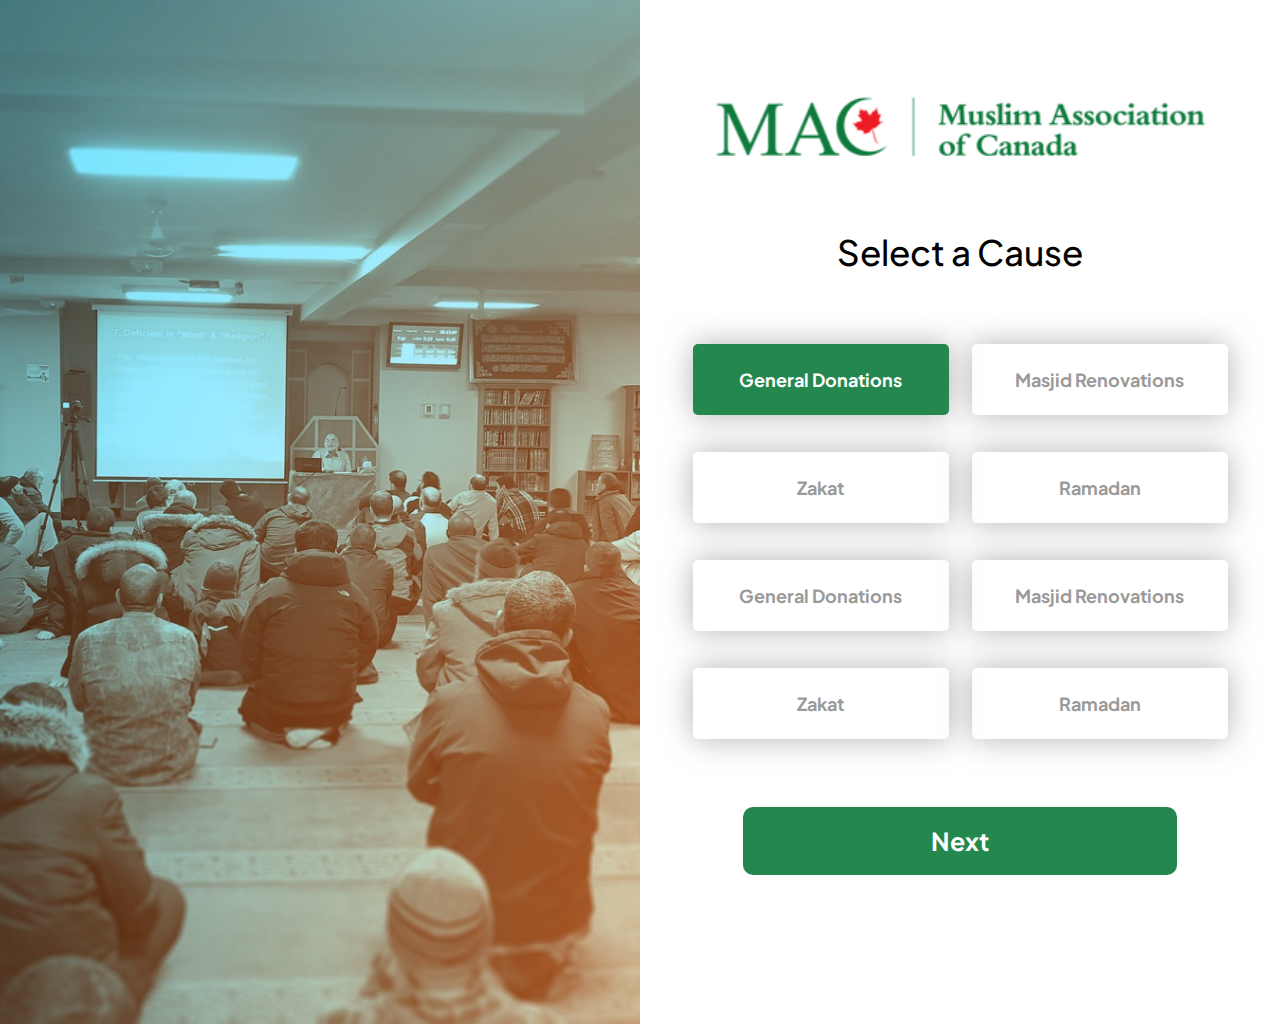
==== cause.html @ ae5c76e7 "New donation page" ====
<!DOCTYPE html>
<html lang="en">
<head>
    <meta charset="UTF-8">
    <meta http-equiv="X-UA-Compatible" content="IE=edge">
    <meta name="viewport" content="width=device-width, initial-scale=1.0">
    <title>Cause</title>
    <link rel="stylesheet" href="style.css">
    <link rel="preconnect" href="https://fonts.googleapis.com">
    <link rel="preconnect" href="https://fonts.gstatic.com" crossorigin>
    <link href="https://fonts.googleapis.com/css2?family=Plus+Jakarta+Sans:wght@400;500;700&display=swap" rel="stylesheet">
</head>
<body class="cause">
    <div class="content">

        <div class="left-side"></div>

        <div class="right-side">
            <section class="header">
                <img src="./images/Mac-logo.svg" alt="Mac Logo">
            </section>

            <section class="body">
                <h4>Select a Cause</h4>

                <form class="options">
                    <label class="choice">
                        <input type="radio" name="causeChoice" value="General Donations" checked>
                        <p>General Donations</p>
                    </label>

                    <label class="choice">
                        <input type="radio" name="causeChoice" value="Masjid Renovations">
                        <p>Masjid Renovations</p>
                    </label>

                    <label class="choice">
                        <input type="radio" name="causeChoice" value="Zakat">
                        <p>Zakat</p>
                    </label>

                    <label class="choice">
                        <input type="radio" name="causeChoice" value="Ramadan">
                        <p>Ramadan</p>
                    </label>

                    <label class="choice">
                        <input type="radio" name="causeChoice" value="General Donations">
                        <p>General Donations</p>
                    </label>

                    <label class="choice">
                        <input type="radio" name="causeChoice" value="Masjid Renovations">
                        <p>Masjid Renovations</p>
                    </label>

                    <label class="choice">
                        <input type="radio" name="causeChoice" value="Zakat">
                        <p>Zakat</p>
                    </label>

                    <label class="choice">
                        <input type="radio" name="causeChoice" value="Ramadan">
                        <p>Ramadan</p>
                    </label>
                </form>

                <a href="donation-amount.html" class="next-page"><button class="next-btn">Next</button></a>
            </section>
        </div>

    </div>

</body>
</html>
---- style.css ----
* {
    box-sizing: border-box;
    margin: 0;
    padding: 0;
    font-family: 'Plus Jakarta Sans', sans-serif;
}

body {
    background-color: white;
    width: 100vw;
}

.content {
    display: flex;
}

.left-side {
    display: none;
}

.right-side {
    display: flex;
    flex-direction: column;
}

.header {
    align-self: center;
    margin-top: 93px;
}

.header > img {
    width: 541px;
    height: 67px;
}

.body {
    align-self: center;
    display: flex;
    flex-direction: column;
    align-items: center;
}

.body > h4 {
    font-size: 35px;
    font-weight: 500;
    margin: 66px 0 51px;
}

.options {
    display: flex;
    flex-wrap: wrap;
    justify-content: center;
    align-items: center;
    color: #9A9A9A;
    font-weight: 700;
    font-size: 18px;
}

.choice {
    display: flex;
    align-items: center;
    justify-content: center;
    flex-basis: 40%;
    width: 275px;
    height: 71px;
    cursor: pointer;
    border-radius: 5px;
    margin: 15.5px 3.5px;
    box-shadow: 0px 0px 30px 0px rgba(154, 154, 154, 0.75);
}

#search {
    width: 503px;
    margin-top: 33px;
    flex-basis: 70%;
}

#search > input[type='search'],
input[type='number'] {
    text-align: center;
}

#search > input[type='search'],
#customDonation > input[type='search'],
input[type='number'] {
    outline: none;
    border: none;
    font-weight: 700;
    font-size: 18px;
}

input[type='search']::placeholder,
input[type='number']::placeholder {
    color: #9A9A9A;
}

#search > input[type='search']:checked
input[type='number']:checked {
    outline: none;
    border: none;
}

input[type='radio'] { 
    width: 16px;
    height: 16px;
    cursor: pointer;
    visibility:hidden;
    position: absolute;
}

.selection-2 > input[type='number'] {
    font-size: 12px;
    width: 80%;
}

input[type="radio"]:checked {
    accent-color: black;
    visibility:hidden;
}

.choice:has(input[type="radio"]:checked),
input[type="radio"]:checked + #otherLocations, 
input[type="radio"]:checked + p,
input[type="radio"]:checked + input[type='search']::placeholder,
input[type="radio"]:checked + #otherChoice,
input[type="radio"]:checked + #custom-amount,
.selection-1:has(input[type="radio"]:checked), 
.selection-2:has(input[type="radio"]:checked),
.selection-3:has(input[type="radio"]:checked),
input[type="radio"]:checked + input[type='number']::placeholder {
    color: white;
    background-color: #24874E;
}

.content a {
    margin: 50px 0 130px;
}

.next-btn {
    font-weight: 700;
    font-size: 25px;
    border: none;
    text-decoration: none;
    background-color: #24874E;
    color: white;
    width: 300px;
    height: 68px;
    border-radius: 10px;
    cursor: pointer;
}

.cause .choice {
    margin: 18.5px 11.5px;
}

.frequency {
    flex-basis: 80%;
    display: grid;
    grid-template-columns: 1fr 1fr;
    align-items: center;
    justify-content: center;
    width: 426px;
    height: 57px;
    border-radius: 10px;
    cursor: pointer;
    border: 1px solid #24874E;
    background:linear-gradient(#24874E,#24874E) center/1px 100% no-repeat;
    margin-bottom: 33px;
}

.selection-1 {
    height: 100%;
    width: 100%;
    display: flex;
    align-items: center;
    justify-content: center;
    cursor: pointer;
}

.selection-1:first-child {
    border-radius: 8px 0 0 8px;
}

.selection-1:last-child {
    border-radius: 0 8px 8px 0;
}

.selection-2 {
    display: flex;
    align-items: center;
    justify-content: center;
    flex-basis: 24%;
    width: 139px;
    height: 51px;
    cursor: pointer;
    border-radius: 5px;
    margin: 0 18px 21px;
    box-shadow: 0px 0px 30px 0px rgba(154, 154, 154, 0.75);
}

.selection-3 {
    display: flex;
    align-items: center;
    width: 453px;
    height: 66px;
    cursor: pointer;
    background-color: transparent;
    border: 1px solid #24874E;
    padding-left: 25px;
    margin-top: 29px;
}

#otherChoice {
    text-align: left;
}

@media (min-width:700px) {
    .left-side {
        display: inline;
        background-image: url(./images/Background-image.png);
        background-repeat: no-repeat;
        background-size: cover;
        background-position: 50%;
        width: 100%;
        height: 1024px;
    }

    .right-side {
        width: 100%;
        height: 100vh;
    }

    .next-btn {
        width: 434px;
    }
}
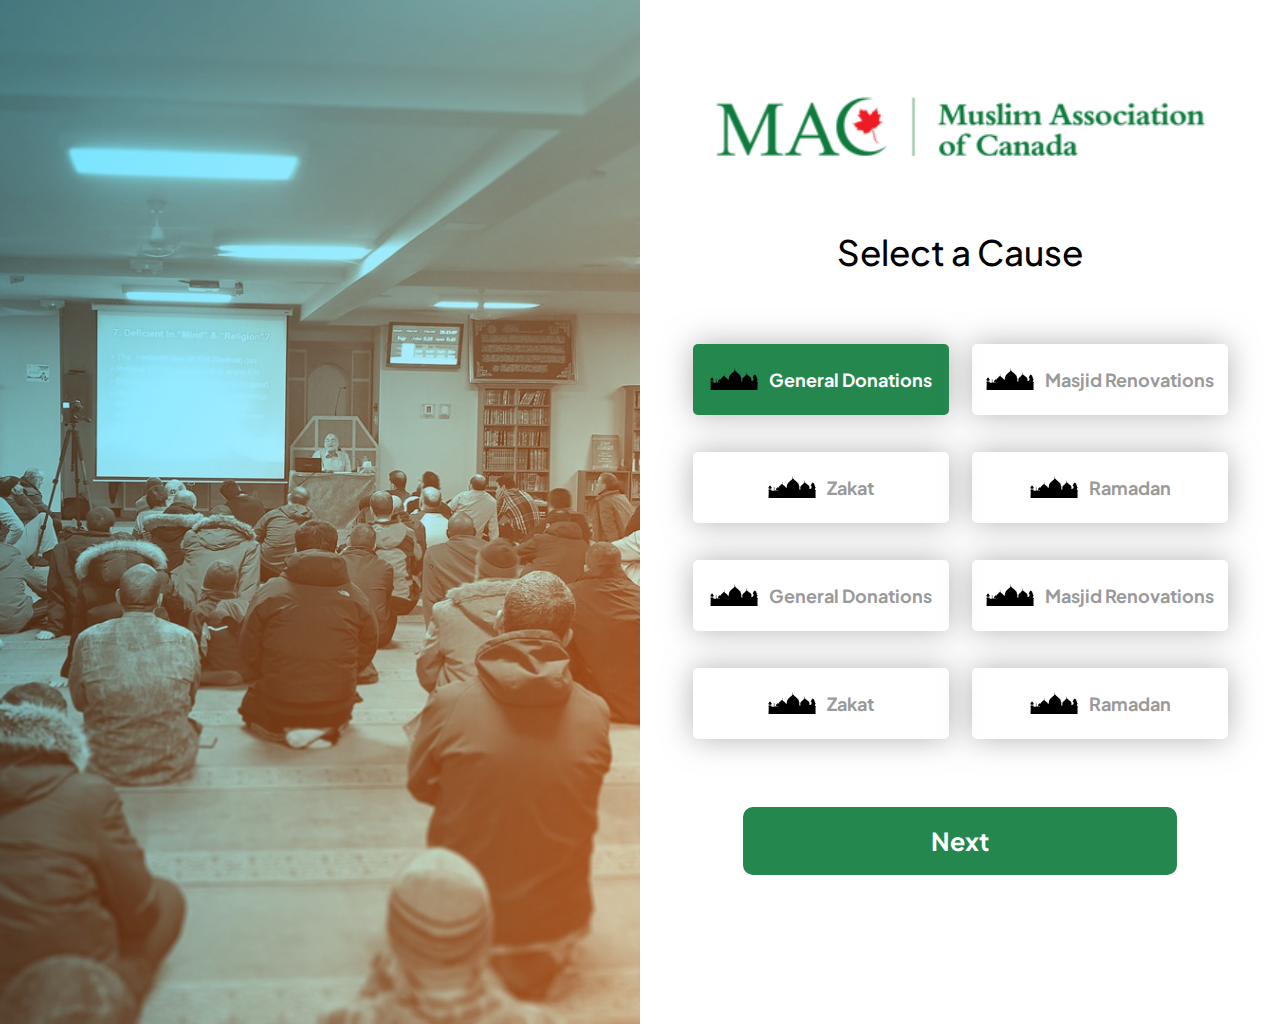
==== commit 8713f05f: "Add svg icon" ====
--- a/cause.html
+++ b/cause.html
@@ -3,7 +3,7 @@
 <head>
     <meta charset="UTF-8">
     <meta http-equiv="X-UA-Compatible" content="IE=edge">
-    <meta name="viewport" content="width=device-width, initial-scale=1.0">
+    <meta name="viewport" content="width=device-width">
     <title>Cause</title>
     <link rel="stylesheet" href="style.css">
     <link rel="preconnect" href="https://fonts.googleapis.com">
@@ -25,41 +25,49 @@
 
                 <form class="options">
                     <label class="choice">
+                        <img src="./images/Mosque-Silhouette.svg" alt="Mosque-Silhouette" width="50">
                         <input type="radio" name="causeChoice" value="General Donations" checked>
                         <p>General Donations</p>
                     </label>
 
                     <label class="choice">
+                        <img src="./images/Mosque-Silhouette.svg" alt="Mosque-Silhouette" width="50">
                         <input type="radio" name="causeChoice" value="Masjid Renovations">
                         <p>Masjid Renovations</p>
                     </label>
 
                     <label class="choice">
+                        <img src="./images/Mosque-Silhouette.svg" alt="Mosque-Silhouette" width="50">
                         <input type="radio" name="causeChoice" value="Zakat">
                         <p>Zakat</p>
                     </label>
 
                     <label class="choice">
+                        <img src="./images/Mosque-Silhouette.svg" alt="Mosque-Silhouette" width="50">
                         <input type="radio" name="causeChoice" value="Ramadan">
                         <p>Ramadan</p>
                     </label>
 
                     <label class="choice">
+                        <img src="./images/Mosque-Silhouette.svg" alt="Mosque-Silhouette" width="50">
                         <input type="radio" name="causeChoice" value="General Donations">
                         <p>General Donations</p>
                     </label>
 
                     <label class="choice">
+                        <img src="./images/Mosque-Silhouette.svg" alt="Mosque-Silhouette" width="50">
                         <input type="radio" name="causeChoice" value="Masjid Renovations">
                         <p>Masjid Renovations</p>
                     </label>
 
                     <label class="choice">
+                        <img src="./images/Mosque-Silhouette.svg" alt="Mosque-Silhouette" width="50">
                         <input type="radio" name="causeChoice" value="Zakat">
                         <p>Zakat</p>
                     </label>
 
                     <label class="choice">
+                        <img src="./images/Mosque-Silhouette.svg" alt="Mosque-Silhouette" width="50">
                         <input type="radio" name="causeChoice" value="Ramadan">
                         <p>Ramadan</p>
                     </label>
--- a/style.css
+++ b/style.css
@@ -60,6 +60,7 @@
     display: flex;
     align-items: center;
     justify-content: center;
+    gap: 10px;
     flex-basis: 40%;
     width: 275px;
     height: 71px;
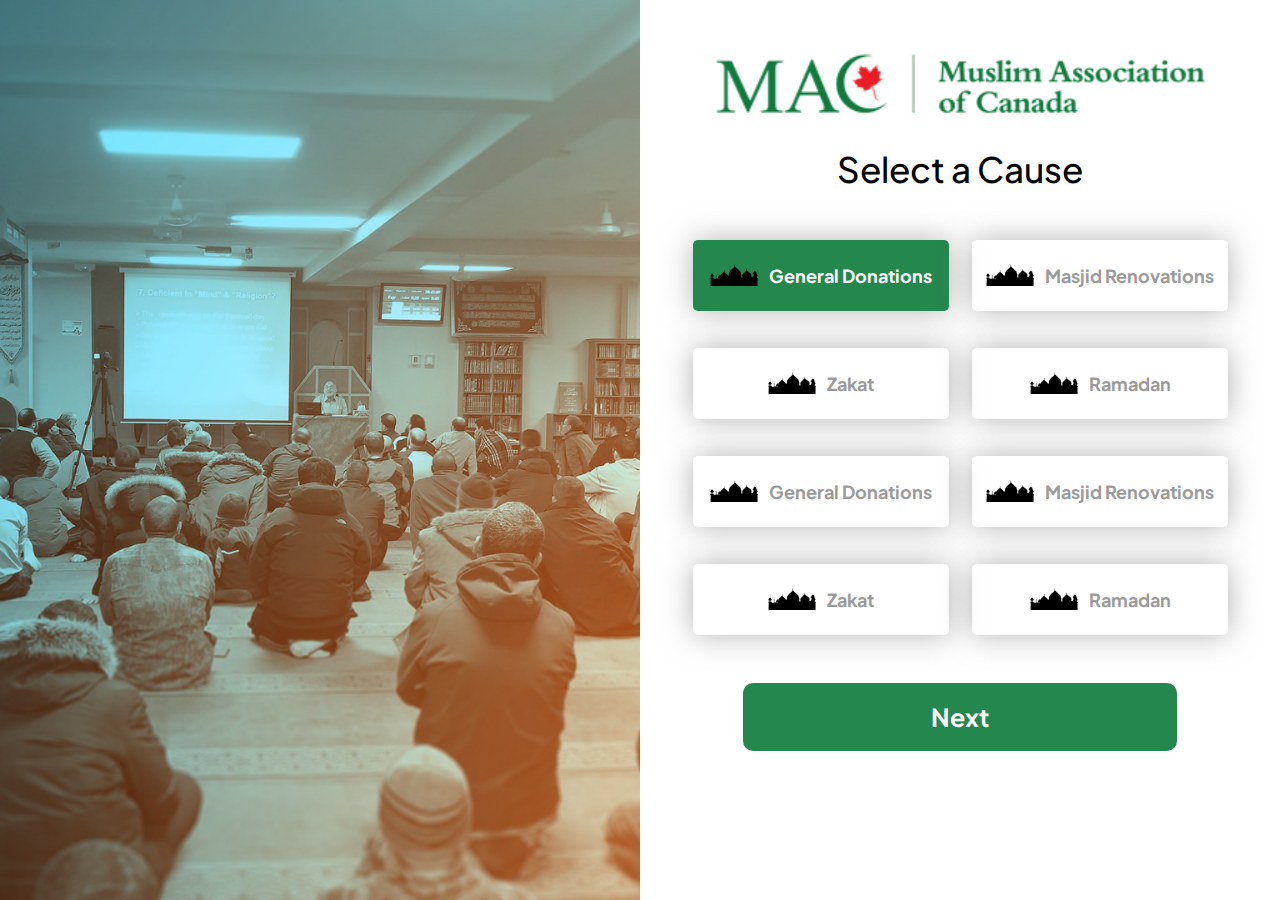
==== commit 40deebbb: "Test mobile view" ====
--- a/cause.html
+++ b/cause.html
@@ -3,7 +3,7 @@
 <head>
     <meta charset="UTF-8">
     <meta http-equiv="X-UA-Compatible" content="IE=edge">
-    <meta name="viewport" content="width=device-width">
+    <meta name="viewport" content="width=device-width, initial-scale=1.0">
     <title>Cause</title>
     <link rel="stylesheet" href="style.css">
     <link rel="preconnect" href="https://fonts.googleapis.com">
--- a/style.css
+++ b/style.css
@@ -12,6 +12,7 @@
 
 .content {
     display: flex;
+    height: 100%;
 }
 
 .left-side {
@@ -25,11 +26,13 @@
 
 .header {
     align-self: center;
-    margin-top: 93px;
+    margin-top: 50px;
+    display: flex;
+    justify-content: center;
 }
 
 .header > img {
-    width: 541px;
+    width: 100%;
     height: 67px;
 }
 
@@ -43,7 +46,7 @@
 .body > h4 {
     font-size: 35px;
     font-weight: 500;
-    margin: 66px 0 51px;
+    margin: 30px 0;
 }
 
 .options {
@@ -133,8 +136,12 @@
     background-color: #24874E;
 }
 
+input:focus::placeholder {
+    color: transparent;
+}
+
 .content a {
-    margin: 50px 0 130px;
+    margin: 30px 0;
 }
 
 .next-btn {
@@ -202,7 +209,7 @@
 .selection-3 {
     display: flex;
     align-items: center;
-    width: 453px;
+    width: 80%;
     height: 66px;
     cursor: pointer;
     background-color: transparent;
@@ -213,6 +220,7 @@
 
 #otherChoice {
     text-align: left;
+    width: 90%;
 }
 
 @media (min-width:700px) {
@@ -223,7 +231,6 @@
         background-size: cover;
         background-position: 50%;
         width: 100%;
-        height: 1024px;
     }
 
     .right-side {
@@ -231,6 +238,10 @@
         height: 100vh;
     }
 
+    .header > img {
+        width: 541px;
+    }
+
     .next-btn {
         width: 434px;
     }
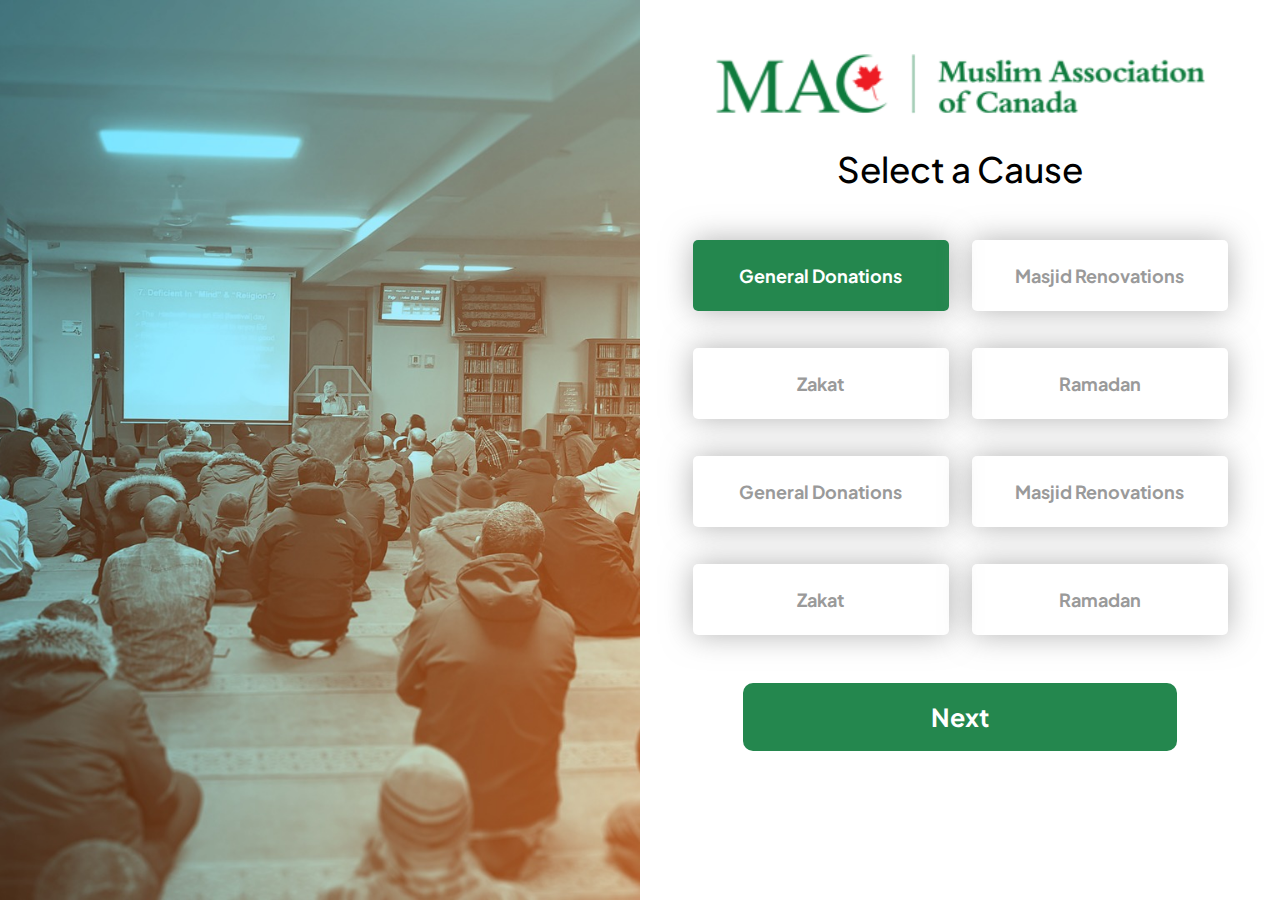
==== commit f10a3527: "Add new page and fix bugs" ====
--- a/cause.html
+++ b/cause.html
@@ -25,50 +25,50 @@
 
                 <form class="options">
                     <label class="choice">
-                        <img src="./images/Mosque-Silhouette.svg" alt="Mosque-Silhouette" width="50">
-                        <input type="radio" name="causeChoice" value="General Donations" checked>
+                        <input type="radio" class="pick" name="causeChoice" value="General Donations" checked>
+                        <div class="wrapper"></div>
                         <p>General Donations</p>
                     </label>
 
                     <label class="choice">
-                        <img src="./images/Mosque-Silhouette.svg" alt="Mosque-Silhouette" width="50">
-                        <input type="radio" name="causeChoice" value="Masjid Renovations">
+                        <input type="radio" class="pick" name="causeChoice" value="Masjid Renovations">
+                        <div class="wrapper"></div>
                         <p>Masjid Renovations</p>
                     </label>
 
                     <label class="choice">
-                        <img src="./images/Mosque-Silhouette.svg" alt="Mosque-Silhouette" width="50">
-                        <input type="radio" name="causeChoice" value="Zakat">
+                        <input type="radio" class="pick" name="causeChoice" value="Zakat">
+                        <div class="wrapper"></div>
                         <p>Zakat</p>
                     </label>
 
                     <label class="choice">
-                        <img src="./images/Mosque-Silhouette.svg" alt="Mosque-Silhouette" width="50">
-                        <input type="radio" name="causeChoice" value="Ramadan">
+                        <input type="radio" class="pick" name="causeChoice" value="Ramadan">
+                        <div class="wrapper"></div>
                         <p>Ramadan</p>
                     </label>
 
                     <label class="choice">
-                        <img src="./images/Mosque-Silhouette.svg" alt="Mosque-Silhouette" width="50">
-                        <input type="radio" name="causeChoice" value="General Donations">
+                        <input type="radio" class="pick" name="causeChoice" value="General Donations">
+                        <div class="wrapper"></div>
                         <p>General Donations</p>
                     </label>
 
                     <label class="choice">
-                        <img src="./images/Mosque-Silhouette.svg" alt="Mosque-Silhouette" width="50">
-                        <input type="radio" name="causeChoice" value="Masjid Renovations">
+                        <input type="radio" class="pick" name="causeChoice" value="Masjid Renovations">
+                        <div class="wrapper"></div>
                         <p>Masjid Renovations</p>
                     </label>
 
                     <label class="choice">
-                        <img src="./images/Mosque-Silhouette.svg" alt="Mosque-Silhouette" width="50">
-                        <input type="radio" name="causeChoice" value="Zakat">
+                        <input type="radio" class="pick" name="causeChoice" value="Zakat">
+                        <div class="wrapper"></div>
                         <p>Zakat</p>
                     </label>
 
                     <label class="choice">
-                        <img src="./images/Mosque-Silhouette.svg" alt="Mosque-Silhouette" width="50">
-                        <input type="radio" name="causeChoice" value="Ramadan">
+                        <input type="radio" class="pick" name="causeChoice" value="Ramadan">
+                        <div class="wrapper"></div>
                         <p>Ramadan</p>
                     </label>
                 </form>
--- a/style.css
+++ b/style.css
@@ -71,21 +71,21 @@
     border-radius: 5px;
     margin: 15.5px 3.5px;
     box-shadow: 0px 0px 30px 0px rgba(154, 154, 154, 0.75);
+    position: relative;
 }
 
 #search {
-    width: 503px;
     margin-top: 33px;
     flex-basis: 70%;
 }
 
-#search > input[type='search'],
+#search > input[type='text'],
 input[type='number'] {
     text-align: center;
 }
 
-#search > input[type='search'],
-#customDonation > input[type='search'],
+#search > input[type='text'],
+#customDonation > input[type='text'],
 input[type='number'] {
     outline: none;
     border: none;
@@ -93,12 +93,12 @@
     font-size: 18px;
 }
 
-input[type='search']::placeholder,
+input[type='text']::placeholder,
 input[type='number']::placeholder {
     color: #9A9A9A;
 }
 
-#search > input[type='search']:checked
+#search > input[type='text']:checked
 input[type='number']:checked {
     outline: none;
     border: none;
@@ -122,18 +122,40 @@
     visibility:hidden;
 }
 
-.choice:has(input[type="radio"]:checked),
-input[type="radio"]:checked + #otherLocations, 
-input[type="radio"]:checked + p,
-input[type="radio"]:checked + input[type='search']::placeholder,
-input[type="radio"]:checked + #otherChoice,
-input[type="radio"]:checked + #custom-amount,
-.selection-1:has(input[type="radio"]:checked), 
-.selection-2:has(input[type="radio"]:checked),
-.selection-3:has(input[type="radio"]:checked),
-input[type="radio"]:checked + input[type='number']::placeholder {
+.pick:checked ~ .wrapper,
+.pick:checked ~ .wrapper-2,
+.pick:checked ~ .wrapper-3,
+.pick:checked ~ #otherLocations {
+    background-color: #24874E;
+}
+
+.pick:checked ~ p,
+.pick:checked ~ ::placeholder {
     color: white;
-    background-color: #24874E;
+}
+
+.wrapper,
+.wrapper-2,
+.wrapper-3 {
+    position: absolute;
+    top: 0;
+    left: 0;
+    z-index: -100;
+    width: 100%;
+    height: 100%;
+    border-radius: 5px;
+}
+
+.wrapper {
+    border-radius: 5px;
+}
+
+.wrapper-2 {
+    border-radius: 8px 0 0 8px;
+}
+
+.wrapper-3 {
+    border-radius: 0 8px 8px 0;
 }
 
 input:focus::placeholder {
@@ -159,6 +181,7 @@
 
 .cause .choice {
     margin: 18.5px 11.5px;
+    text-align: center;
 }
 
 .frequency {
@@ -183,6 +206,7 @@
     align-items: center;
     justify-content: center;
     cursor: pointer;
+    position: relative;
 }
 
 .selection-1:first-child {
@@ -204,6 +228,8 @@
     border-radius: 5px;
     margin: 0 18px 21px;
     box-shadow: 0px 0px 30px 0px rgba(154, 154, 154, 0.75);
+    position: relative;
+    text-align: center;
 }
 
 .selection-3 {
@@ -211,7 +237,6 @@
     align-items: center;
     width: 80%;
     height: 66px;
-    cursor: pointer;
     background-color: transparent;
     border: 1px solid #24874E;
     padding-left: 25px;
@@ -223,7 +248,127 @@
     width: 90%;
 }
 
-@media (min-width:700px) {
+.container {
+    margin-top: 60px;
+}
+
+.checkout-form {
+    display: flex;
+    justify-content: center;
+    height: 70%;
+    overflow: scroll;
+}
+
+.card-titles {
+    font-size: 30px;
+    font-weight: 700;
+    margin-bottom: 1.5rem;
+    font-family: 'Plus Jakarta Sans', sans-serif;
+}
+
+#payment-form {
+    margin: 0 2rem;
+}
+
+.credit-card-section {
+    display: flex;
+    flex-wrap: wrap;
+}
+
+.credit-card-containers,
+.personal-containers {
+    display: flex;
+    flex-wrap: wrap;
+}
+
+.CC-Con,
+.P-Con {
+    display: flex;
+    align-items: center;
+    border: 1px #71758E solid;
+    border-radius: 5px;
+    margin-bottom: 1.5rem;
+    padding: 0 0.3rem;
+    font-size: 20px;
+    font-weight: 400;
+}
+
+.CC-Con > img,
+.P-Con > img {
+    padding: 0.375rem 0.75rem;
+}
+
+.input-info {
+    border: none;
+    outline: none;
+    width: 90%;
+    padding: 0.375rem 0.75rem;
+    color: #717171;
+}
+
+.amount-section {
+    color: #717171;
+    margin-bottom: 18px;
+}
+
+.total-section {
+    margin-top: 25px;
+}
+
+hr {
+    background-color: #71758E;
+    height: 1px;
+    border: none;
+}
+
+.contribution,
+.total-amount {
+    display: flex;
+    justify-content: space-between;
+}
+
+.donate-section {
+    width: 100%;
+    display: flex;
+    justify-content: center;
+}
+
+#donate-btn {
+    font-weight: 700;
+    font-size: 20px;
+    border: none;
+    text-decoration: none;
+    background-color: #24874E;
+    color: white;
+    width: 201px;
+    height: 64px;
+    border-radius: 56px;
+    cursor: pointer;
+}
+
+#card-name,
+#card-number,
+#card-exp,
+#card-cvv,
+#first-name,
+#last-name,
+#email,
+#phone,
+#organization,
+#address-1,
+#address-2,
+#country,
+#city,
+#province-state,
+#postal-zip {
+    width: 100%;
+}
+
+@media (min-width:768px) {
+    body {
+        overflow: hidden;
+    }
+
     .left-side {
         display: inline;
         background-image: url(./images/Background-image.png);
@@ -242,7 +387,61 @@
         width: 541px;
     }
 
+    #search {
+        width: 503px;
+    }
+
     .next-btn {
         width: 434px;
     }
+
+    .credit-card-section > .card-titles,
+    .top-form-group,
+    .personal-section > .card-titles,
+    .bottom-form-group,
+    .amount-section,
+    .total-section {
+        padding-top: 0;
+        padding-right: 15px;
+        padding-left: 15px;
+    }
+
+    hr {
+        margin: 0 15px;
+    }
+
+    #card-name,
+    #organization,
+    #address-1,
+    #address-2 {
+        flex: 0 0 auto;
+        width: 100%;
+    }
+    
+    #card-number {
+        flex: 0 0 auto;
+        width: 41.67%;
+    }
+    
+    #card-exp {
+        flex: 0 0 auto;
+        width: 33.3%;
+    }
+    
+    #card-cvv {
+        flex: 0 0 auto;
+        width: 25%;
+    }
+
+    #first-name,
+    #last-name,
+    #email,
+    #phone,
+    #country,
+    #city,
+    #province-state,
+    #postal-zip {
+        flex: 0 0 auto;
+        width: 50%;
+    }
 }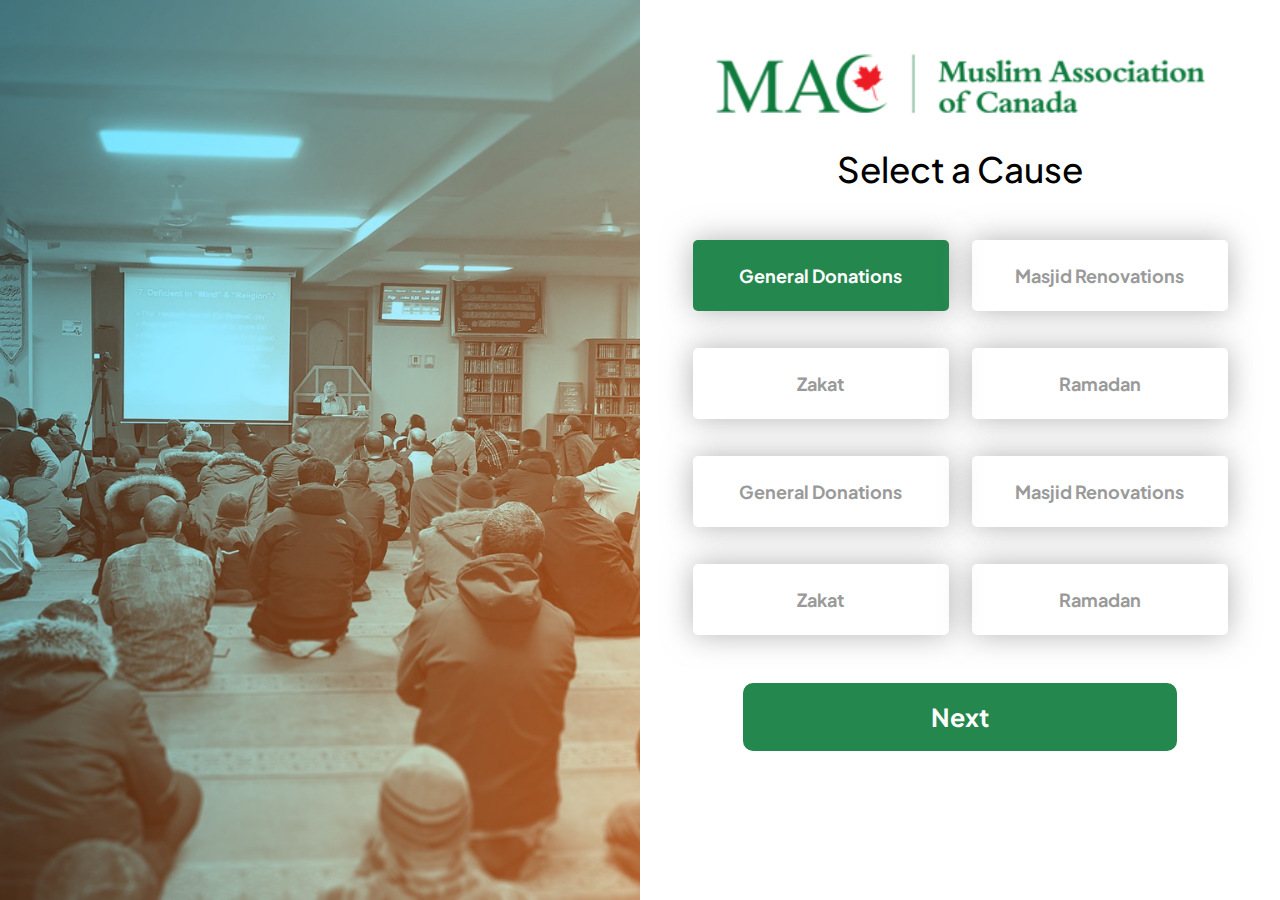
==== commit b1861ac1: "Revert back colour changes" ====
--- a/cause.html
+++ b/cause.html
@@ -25,50 +25,42 @@
 
                 <form class="options">
                     <label class="choice">
-                        <input type="radio" class="pick" name="causeChoice" value="General Donations" checked>
-                        <div class="wrapper"></div>
+                        <input type="radio" name="causeChoice" value="General Donations" checked>
                         <p>General Donations</p>
                     </label>
 
                     <label class="choice">
-                        <input type="radio" class="pick" name="causeChoice" value="Masjid Renovations">
-                        <div class="wrapper"></div>
+                        <input type="radio" name="causeChoice" value="Masjid Renovations">
                         <p>Masjid Renovations</p>
                     </label>
 
                     <label class="choice">
-                        <input type="radio" class="pick" name="causeChoice" value="Zakat">
-                        <div class="wrapper"></div>
+                        <input type="radio" name="causeChoice" value="Zakat">
                         <p>Zakat</p>
                     </label>
 
                     <label class="choice">
-                        <input type="radio" class="pick" name="causeChoice" value="Ramadan">
-                        <div class="wrapper"></div>
+                        <input type="radio" name="causeChoice" value="Ramadan">
                         <p>Ramadan</p>
                     </label>
 
                     <label class="choice">
-                        <input type="radio" class="pick" name="causeChoice" value="General Donations">
-                        <div class="wrapper"></div>
+                        <input type="radio" name="causeChoice" value="General Donations">
                         <p>General Donations</p>
                     </label>
 
                     <label class="choice">
-                        <input type="radio" class="pick" name="causeChoice" value="Masjid Renovations">
-                        <div class="wrapper"></div>
+                        <input type="radio" name="causeChoice" value="Masjid Renovations">
                         <p>Masjid Renovations</p>
                     </label>
 
                     <label class="choice">
-                        <input type="radio" class="pick" name="causeChoice" value="Zakat">
-                        <div class="wrapper"></div>
+                        <input type="radio" name="causeChoice" value="Zakat">
                         <p>Zakat</p>
                     </label>
 
                     <label class="choice">
-                        <input type="radio" class="pick" name="causeChoice" value="Ramadan">
-                        <div class="wrapper"></div>
+                        <input type="radio" name="causeChoice" value="Ramadan">
                         <p>Ramadan</p>
                     </label>
                 </form>
--- a/style.css
+++ b/style.css
@@ -122,40 +122,14 @@
     visibility:hidden;
 }
 
-.pick:checked ~ .wrapper,
-.pick:checked ~ .wrapper-2,
-.pick:checked ~ .wrapper-3,
-.pick:checked ~ #otherLocations {
+.choice:has(input[type="radio"]:checked),
+input[type="radio"]:checked + #otherLocations, 
+input[type="radio"]:checked + p,
+input[type="radio"]:checked + ::placeholder,
+.selection-1:has(input[type="radio"]:checked), 
+.selection-2:has(input[type="radio"]:checked) {
+    color: white;
     background-color: #24874E;
-}
-
-.pick:checked ~ p,
-.pick:checked ~ ::placeholder {
-    color: white;
-}
-
-.wrapper,
-.wrapper-2,
-.wrapper-3 {
-    position: absolute;
-    top: 0;
-    left: 0;
-    z-index: -100;
-    width: 100%;
-    height: 100%;
-    border-radius: 5px;
-}
-
-.wrapper {
-    border-radius: 5px;
-}
-
-.wrapper-2 {
-    border-radius: 8px 0 0 8px;
-}
-
-.wrapper-3 {
-    border-radius: 0 8px 8px 0;
 }
 
 input:focus::placeholder {
@@ -255,8 +229,7 @@
 .checkout-form {
     display: flex;
     justify-content: center;
-    height: 70%;
-    overflow: scroll;
+    height: 100%;
 }
 
 .card-titles {
@@ -343,6 +316,7 @@
     width: 201px;
     height: 64px;
     border-radius: 56px;
+    margin-bottom: 20px;
     cursor: pointer;
 }
 
@@ -444,4 +418,9 @@
         flex: 0 0 auto;
         width: 50%;
     }
+
+    .checkout-form {
+        height: 70%;
+        overflow: scroll;
+    }
 }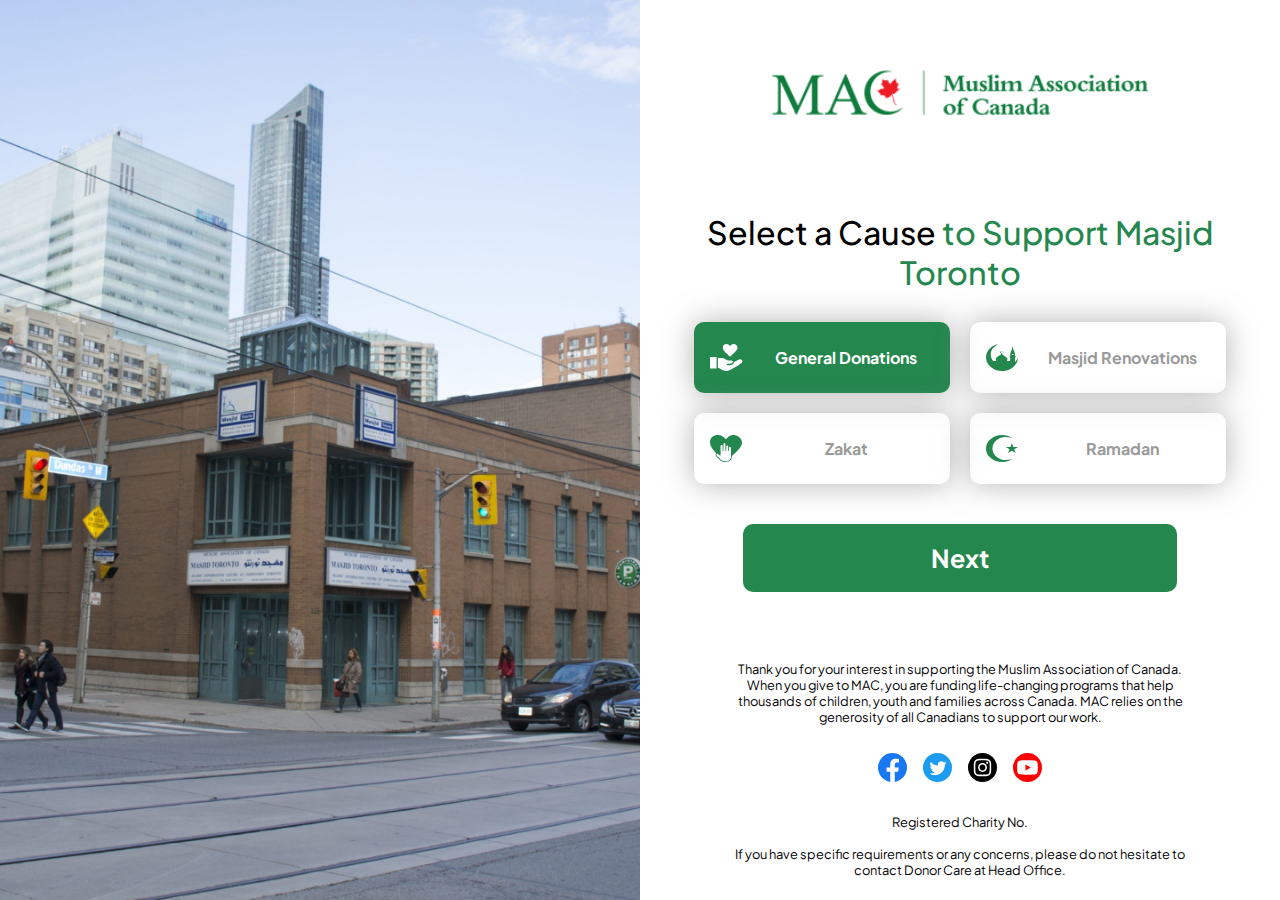
==== commit e1bc21a0: "Updated fixes" ====
--- a/cause.html
+++ b/cause.html
@@ -21,51 +21,85 @@
             </section>
 
             <section class="body">
-                <h4>Select a Cause</h4>
+                <h4>Select a Cause <span class="logo-colour">to Support Masjid Toronto</span></h4>
 
                 <form class="options">
                     <label class="choice">
                         <input type="radio" name="causeChoice" value="General Donations" checked>
+                        <svg width="33" height="27" viewBox="0 0 33 27" fill="none" xmlns="http://www.w3.org/2000/svg">
+                            <path fill-rule="evenodd" clip-rule="evenodd" d="M7.86831 23.619V13.8806H12.2496C14.1065 14.2129 15.9635 15.2205 17.8204 16.389H21.2231C22.7635 16.4813 23.5706 18.0429 22.0724 19.0689C20.8802 19.9447 19.3055 19.8946 17.6912 19.7495C16.5781 19.6941 16.5306 21.1897 17.6912 21.1949C18.0947 21.2266 18.5326 21.1316 18.9151 21.1316C20.9303 21.129 22.5868 20.7439 23.6023 19.1534L24.1114 17.9637L29.1732 15.4553C31.7054 14.6218 33.5043 17.27 31.6394 19.1138C27.973 21.7805 24.2142 23.9751 20.3685 25.7477C17.5751 27.4463 14.7818 27.3883 11.9911 25.7477L7.86831 23.619ZM20.0678 2.05567C21.0252 1.05598 21.6952 0.193441 23.1723 0.0246275C25.9419 -0.294536 28.49 2.54365 27.092 5.33699C26.6937 6.13358 25.8839 7.07788 24.9871 8.00636C24.0032 9.02452 22.9139 10.0242 22.1489 10.7812L20.0678 12.8466L18.348 11.1901C16.28 9.19861 12.9064 6.69014 12.7956 3.58291C12.7164 1.40679 14.4362 0.0114389 16.4092 0.0378161C18.1765 0.0589178 18.9177 0.937278 20.0678 2.05567ZM0 12.9442H6.54945V24.5976H0V12.9442Z" fill="#24874E"/>
+                            </svg>
                         <p>General Donations</p>
                     </label>
 
                     <label class="choice">
                         <input type="radio" name="causeChoice" value="Masjid Renovations">
+                        <svg width="32" height="27" viewBox="0 0 32 27" fill="none" xmlns="http://www.w3.org/2000/svg">
+                            <path fill-rule="evenodd" clip-rule="evenodd" d="M7.12237 17.0896H10.3984C8.00779 13.1063 13.2317 12.3012 15.3307 9.95486V9.4589C15.1406 9.42998 14.9505 9.37216 14.7682 9.28097C14.362 9.08081 14.1015 8.78723 13.9817 8.4047C13.862 8.02216 13.9219 7.65519 14.1588 7.30601C14.3333 7.05025 14.5963 6.84786 14.9531 6.70774C14.5208 7.12586 14.2291 7.4061 14.4219 8.02661C14.526 8.35799 14.7526 8.61376 15.1041 8.78278C15.4505 8.95404 15.8203 8.99629 16.2083 8.90733C16.9427 8.74498 17.0729 8.3869 17.2812 7.85313C17.2916 8.00881 17.2916 8.10667 17.289 8.15338C17.2682 8.36689 17.1927 8.56483 17.0677 8.75165C16.8359 9.09638 16.4922 9.321 16.0442 9.42109C16.013 9.42998 15.9844 9.43443 15.9531 9.43888V9.95931C18.1172 12.4725 23.0989 13.1664 20.8828 17.0852H24.1901V14.0427L23.4453 11.6696H24.3047V9.28987L26.1979 4.42142V3.02026C26.1979 2.84234 26.3646 2.7 26.5729 2.7C26.7812 2.7 26.9479 2.84234 26.9479 3.02026V4.20791L28.9583 9.28987V11.6696H29.914L28.987 14.0427V18.2839C30.0443 17.0585 30.9557 15.5973 32 13.9448C31.7969 15.406 31.6302 16.3468 31.5052 16.7627C30.9062 18.7199 29.8385 20.488 28.3125 22.0582C25.4844 24.9672 21.8724 26.5886 17.4791 26.9333C13.0859 27.2802 9.19269 26.2483 5.78904 23.8307C2.36196 21.4021 0.455705 18.3128 0.0676845 14.5586C-0.317732 10.8044 0.919247 7.45502 3.78383 4.50815C5.8906 2.34415 8.74477 0.840692 12.3411 0C7.513 3.32273 4.25779 5.56458 4.90623 11.6185C5.12758 13.6735 5.86716 15.4972 7.12237 17.0896ZM15.6354 7.67298L15.8802 7.31046L15.5547 6.99909L16.0312 7.08583L16.276 6.72331L16.3281 7.13921L16.8073 7.22817L16.3594 7.3972L16.4114 7.8131L16.0807 7.50173L15.6354 7.67298ZM25.8203 9.95264H27.5547V11.1203H25.8203V9.95264Z" fill="#24874E"/>
+                            </svg>
                         <p>Masjid Renovations</p>
                     </label>
 
                     <label class="choice">
                         <input type="radio" name="causeChoice" value="Zakat">
+                        <svg width="32" height="27" viewBox="0 0 32 27" fill="none" xmlns="http://www.w3.org/2000/svg">
+                            <path fill-rule="evenodd" clip-rule="evenodd" d="M15.8411 4.27737C17.9244 2.20083 19.388 0.400662 22.6119 0.0446127C28.6458 -0.612709 34.1822 5.29323 31.138 11.107C30.2708 12.7628 28.5052 14.7323 26.552 16.6644C24.9739 18.2255 23.2734 19.7643 21.8229 21.0963V22.1595C21.8248 23.4169 21.3072 24.6241 20.3828 25.5183C18.7682 27.082 14.4479 27.3907 12.3098 26.574C10.8098 25.9939 8.42704 23.4891 7.10933 22.1396C6.69502 21.7548 6.30625 21.3457 5.94527 20.9146C5.76277 20.6715 5.63519 20.3948 5.57063 20.102C5.50607 19.8092 5.50594 19.5068 5.57027 19.214C5.64119 18.9305 5.78534 18.6686 5.98954 18.4521C6.09693 18.3399 6.21955 18.2419 6.35412 18.1608C3.08329 15.051 0.156204 11.498 -4.61768e-05 7.45442C-0.164109 2.92289 3.57547 0.022204 7.87756 0.074491C11.7213 0.124288 13.3463 1.94935 15.8411 4.27737ZM21.0026 18.838V22.1595C21.0007 23.2093 20.5655 24.2159 19.7916 24.9606C18.4166 26.2902 14.414 26.5292 12.5911 25.837C11.3593 25.3689 9.12235 23.0833 7.86193 21.7885C7.62756 21.5395 6.74735 20.7104 6.55985 20.4067C6.35895 20.1127 6.28606 19.7553 6.35672 19.4107C6.39308 19.2541 6.47113 19.1092 6.58329 18.9899C6.69045 18.8756 6.82685 18.7898 6.97912 18.7409C7.36714 18.6239 7.88537 18.7409 8.4062 19.2389C8.52599 19.3534 8.8411 19.6572 9.15099 19.9361C9.39051 20.1649 9.65208 20.3717 9.93224 20.5536C9.99951 20.5959 10.0783 20.6184 10.1588 20.6183L10.4817 20.4664L10.5963 18.9227C10.5963 16.0394 10.6171 13.7363 10.6171 10.8456C10.6171 9.60068 12.5807 9.60068 12.5807 10.8456V15.9249H13.427V9.3019C13.427 8.05697 15.3906 8.05697 15.3906 9.3019V15.9199H16.2552V11.3535C16.2552 10.1086 18.2187 10.1086 18.2187 11.3535V15.9199H19.039V13.0342C19.039 11.7893 21.0026 11.7893 21.0026 13.0342V18.838Z" fill="#24874E"/>
+                            </svg>
                         <p>Zakat</p>
                     </label>
 
                     <label class="choice">
                         <input type="radio" name="causeChoice" value="Ramadan">
-                        <p>Ramadan</p>
-                    </label>
-
-                    <label class="choice">
-                        <input type="radio" name="causeChoice" value="General Donations">
-                        <p>General Donations</p>
-                    </label>
-
-                    <label class="choice">
-                        <input type="radio" name="causeChoice" value="Masjid Renovations">
-                        <p>Masjid Renovations</p>
-                    </label>
-
-                    <label class="choice">
-                        <input type="radio" name="causeChoice" value="Zakat">
-                        <p>Zakat</p>
-                    </label>
-
-                    <label class="choice">
-                        <input type="radio" name="causeChoice" value="Ramadan">
+                        <svg width="32" height="27" viewBox="0 0 32 27" fill="none" xmlns="http://www.w3.org/2000/svg">
+                            <g clip-path="url(#clip0_602_110)">
+                            <path d="M25.871 24.2732C24.4136 25.0642 23.4525 25.5498 22.9929 25.73C20.8291 26.5759 18.5367 27 16.126 27C11.6619 27 7.86214 25.6794 4.71623 23.0471C1.57033 20.4148 0 17.2354 0 13.5C0 9.74048 1.5782 6.55444 4.73724 3.93311C7.8989 1.31396 11.7381 0 16.26 0C19.5844 0 22.7907 0.903076 25.871 2.70703C19.742 1.67212 15.6087 0.973389 10.5249 5.21631C7.79386 7.50146 6.42573 10.2634 6.42573 13.5C6.42573 16.7124 7.78598 19.4678 10.5091 21.7661C15.6087 26.0771 19.7079 25.3081 25.871 24.2732ZM19.7184 11.9509H24.4057L25.871 8.22217L27.3074 11.9509H32L28.2055 14.2471L29.6419 17.9934L25.871 15.6907L22.0686 17.9934L23.5129 14.2471L19.7184 11.9509Z" fill="#24874E"/>
+                            </g>
+                            <defs>
+                            <clipPath id="clip0_602_110">
+                            <rect width="32" height="27" fill="white"/>
+                            </clipPath>
+                            </defs>
+                            </svg>
                         <p>Ramadan</p>
                     </label>
                 </form>
 
                 <a href="donation-amount.html" class="next-page"><button class="next-btn">Next</button></a>
+            </section>
+
+            <section class="footer">
+                <div class="note">
+                    <p>Thank you for your interest in supporting the Muslim Association of Canada. When you give to MAC, you are funding life-changing programs that help thousands of children, youth and families across Canada. MAC relies on the generosity of all Canadians to support our work.</p>
+                </div>
+
+                <div class="socials-container">
+                    <ul class="socials">
+                        <li class="social-wrapper">
+                            <a href="#" target="_blank">
+                                <img src="./images/Facebook.svg" alt="Facebook">
+                            </a>
+                        </li>
+                        <li class="social-wrapper">
+                            <a href="#" target="_blank">
+                                <img src="./images/Twitter.svg" alt="Twitter">
+                            </a>
+                        </li><li class="social-wrapper">
+                            <a href="#" target="_blank">
+                                <img src="./images/Instagram.svg" alt="Instagram">
+                            </a>
+                        </li><li class="social-wrapper">
+                            <a href="" target="_blank">
+                                <img src="./images/YouTube.svg" alt="Youtube">
+                            </a>
+                        </li>
+                    </ul>
+                </div>
+
+                <div class="PS">
+                    <p>Registered Charity No.</p>
+                    <br>
+                    <p>If you have specific requirements or any concerns, please do not hesitate to contact Donor Care at Head Office.</p>
+                </div>
             </section>
         </div>
 
--- a/style.css
+++ b/style.css
@@ -20,20 +20,20 @@
 }
 
 .right-side {
-    display: flex;
-    flex-direction: column;
+    display: grid;
+    min-height: 100%;
 }
 
 .header {
     align-self: center;
-    margin-top: 50px;
+    margin-top: 30px;
     display: flex;
     justify-content: center;
 }
 
 .header > img {
-    width: 100%;
-    height: 67px;
+    width: 70%;
+    height: auto;
 }
 
 .body {
@@ -44,9 +44,15 @@
 }
 
 .body > h4 {
-    font-size: 35px;
+    width: 80%;
+    font-size: 1.5rem;
     font-weight: 500;
     margin: 30px 0;
+    text-align: center;
+}
+
+.logo-colour {
+    color: #24874E;
 }
 
 .options {
@@ -56,20 +62,21 @@
     align-items: center;
     color: #9A9A9A;
     font-weight: 700;
-    font-size: 18px;
+    font-size: 1rem;
+    text-align: center;
 }
 
 .choice {
     display: flex;
     align-items: center;
     justify-content: center;
-    gap: 10px;
     flex-basis: 40%;
-    width: 275px;
+    padding: 8px;
+    width: 150px;
     height: 71px;
     cursor: pointer;
-    border-radius: 5px;
-    margin: 15.5px 3.5px;
+    border-radius: 10px;
+    margin: 10px;
     box-shadow: 0px 0px 30px 0px rgba(154, 154, 154, 0.75);
     position: relative;
 }
@@ -96,6 +103,7 @@
 input[type='text']::placeholder,
 input[type='number']::placeholder {
     color: #9A9A9A;
+    font-size: 0.9rem;
 }
 
 #search > input[type='text']:checked
@@ -124,20 +132,23 @@
 
 .choice:has(input[type="radio"]:checked),
 input[type="radio"]:checked + #otherLocations, 
+input[type="radio"]:checked + svg path,
 input[type="radio"]:checked + p,
-input[type="radio"]:checked + ::placeholder,
+input[type="radio"]:checked + ::placeholder, 
 .selection-1:has(input[type="radio"]:checked), 
 .selection-2:has(input[type="radio"]:checked) {
     color: white;
     background-color: #24874E;
-}
-
-input:focus::placeholder {
+    fill: white;
+}
+
+input:focus::placeholder,
+input[type="radio"]:checked + :focus::placeholder {
     color: transparent;
 }
 
 .content a {
-    margin: 30px 0;
+    margin: 50px 0;
 }
 
 .next-btn {
@@ -147,24 +158,68 @@
     text-decoration: none;
     background-color: #24874E;
     color: white;
-    width: 300px;
+    width: 200px;
     height: 68px;
     border-radius: 10px;
     cursor: pointer;
 }
 
+.footer {
+    display: flex;
+    flex-wrap: wrap;
+    justify-content: center;
+    align-items: center;
+    row-gap: 1rem;
+}
+
+.note {
+    padding: 30px 0;
+}
+
+.note,
+.PS {
+    width: 75%;
+    text-align: center;
+    font-size: 0.8rem;
+}
+
+.PS {
+    padding-bottom: 10px;
+}
+
+.socials-container {
+    flex-basis: 100%;
+    display: flex;
+    justify-content: center;
+}
+
+.socials {
+    list-style: none;
+    display: flex;
+    column-gap: 1rem;
+}
+
+.social-wrapper {
+    cursor: pointer;
+}
+
 .cause .choice {
-    margin: 18.5px 11.5px;
+    display: grid;
+    grid-template-columns: 30% 70%;
     text-align: center;
 }
 
+.cause .choice svg,
+.cause .choice p  {
+    justify-self: center;
+}
+
 .frequency {
-    flex-basis: 80%;
+    flex-basis: 75%;
     display: grid;
     grid-template-columns: 1fr 1fr;
     align-items: center;
     justify-content: center;
-    width: 426px;
     height: 57px;
     border-radius: 10px;
     cursor: pointer;
@@ -195,11 +250,11 @@
     display: flex;
     align-items: center;
     justify-content: center;
-    flex-basis: 24%;
-    width: 139px;
+    flex-basis: 33%;
     height: 51px;
-    cursor: pointer;
-    border-radius: 5px;
+    padding: 3px;
+    cursor: pointer;
+    border-radius: 10px;
     margin: 0 18px 21px;
     box-shadow: 0px 0px 30px 0px rgba(154, 154, 154, 0.75);
     position: relative;
@@ -209,12 +264,22 @@
 .selection-3 {
     display: flex;
     align-items: center;
-    width: 80%;
+    width: 75%;
     height: 66px;
+    border-radius: 10px;
     background-color: transparent;
     border: 1px solid #24874E;
     padding-left: 25px;
-    margin-top: 29px;
+    margin-top: 10px;
+}
+
+.summary {
+    color: black;
+    width: 75%;
+    text-align: left;
+    margin: 20px 0 -30px;
+    font-size: 1.2rem;
+    font-weight: 400;
 }
 
 #otherChoice {
@@ -252,6 +317,10 @@
 .personal-containers {
     display: flex;
     flex-wrap: wrap;
+}
+
+.personal-section {
+    margin-bottom: 20px;
 }
 
 .CC-Con,
@@ -264,6 +333,13 @@
     padding: 0 0.3rem;
     font-size: 20px;
     font-weight: 400;
+}
+
+.choice:hover,
+.selection-2:hover,
+.CC-Con:focus-within,
+.P-Con:focus-within {
+    border: 2px #24874E solid;
 }
 
 .CC-Con > img,
@@ -338,14 +414,64 @@
     width: 100%;
 }
 
-@media (min-width:768px) {
+/* Tablet */
+@media (min-width:769px) and (max-width:1024px) {
+    body {
+        height: 100vh;
+    }
+
+    .body {
+        display: flex;
+        flex-direction: column;
+        justify-content: space-evenly;
+        min-height: 100%;
+    }
+
+    .body > h4 {
+        font-size: 2.5rem;
+    }
+
+    .content:not(.payment-information .content) {
+        display: flex;
+        justify-content: center;
+        align-items: center;
+    }
+
+    .header:not(.payment-information .header) {
+        margin-top: 0;
+    }
+
+    .choice {
+        margin: 20px;
+    }
+
+    .next-btn {
+        width: 434px;
+    }
+
+    .footer {
+        row-gap: 0;
+    }
+
+    .note {
+        padding: 0;
+    }
+
+    .selection-2 {
+        flex-basis: 22%;
+    }
+}
+
+
+/* Desktop */
+@media (min-width:1025px) {
     body {
         overflow: hidden;
     }
 
     .left-side {
         display: inline;
-        background-image: url(./images/Background-image.png);
+        background-image: url(./images/Masjid-Toronto.png);
         background-repeat: no-repeat;
         background-size: cover;
         background-position: 50%;
@@ -358,15 +484,44 @@
     }
 
     .header > img {
-        width: 541px;
+        width: 60%;
+    }
+
+    .body > h4 {
+        font-size: 2rem;
+        margin: 20px 0;
     }
 
     #search {
         width: 503px;
     }
 
+    .content a {
+        margin: 30px 0 20px;
+    }
+
+    .summary {
+        margin: 15px 0 -15px;
+    }
+
     .next-btn {
         width: 434px;
+    }
+
+    .footer {
+        row-gap: .2rem;
+    }
+
+    .note {
+        padding: 0;
+    }
+
+    .cause .choice {
+        grid-template-columns: 20% 80%;
+    }
+
+    .selection-2 {
+        flex-basis: 22%;
     }
 
     .credit-card-section > .card-titles,
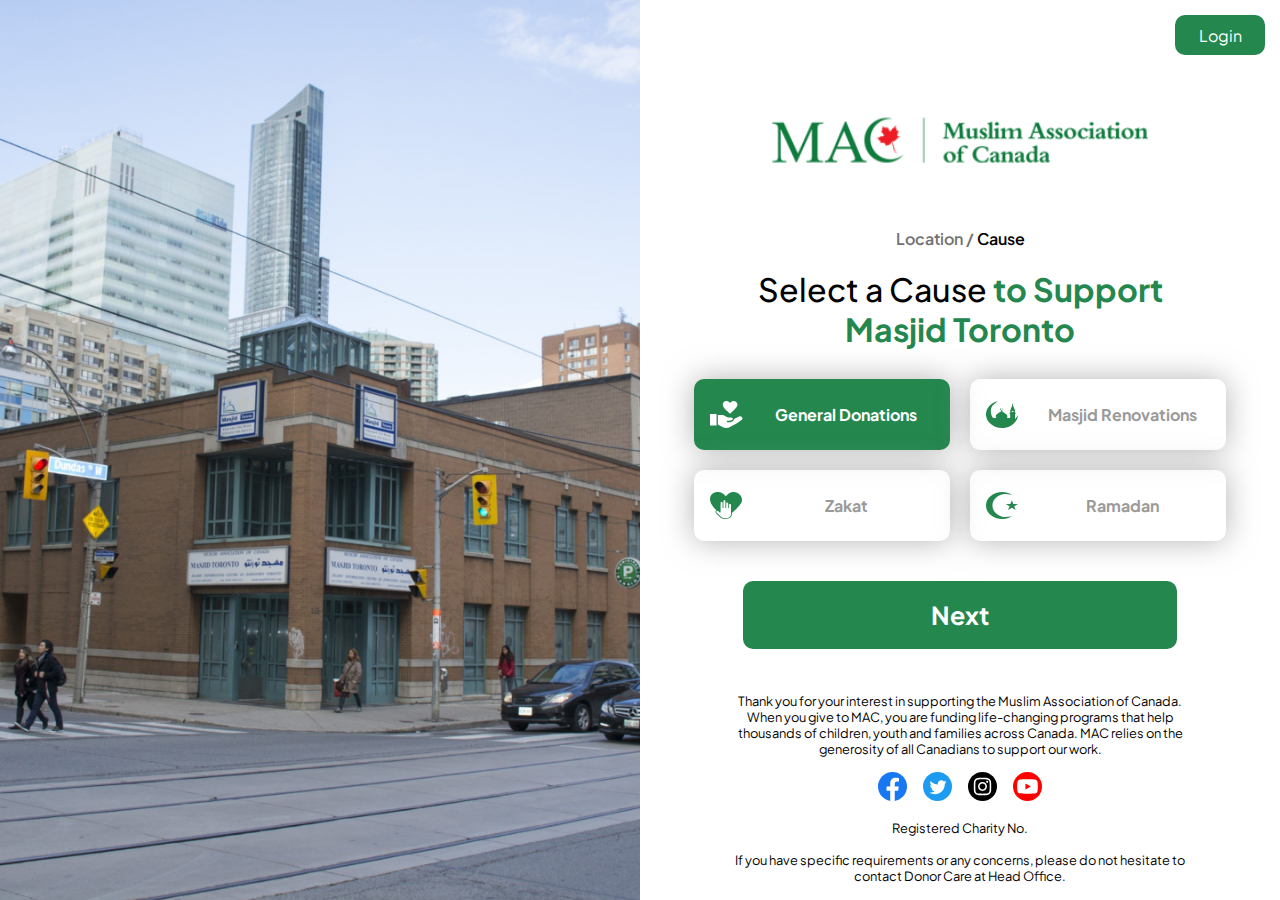
==== commit 776f534e: "More fixes" ====
--- a/cause.html
+++ b/cause.html
@@ -16,12 +16,21 @@
         <div class="left-side"></div>
 
         <div class="right-side">
+            <section class="login-wrapper">
+                <button class="login-btn">Login</button>
+            </section>
+            
             <section class="header">
                 <img src="./images/Mac-logo.svg" alt="Mac Logo">
             </section>
 
             <section class="body">
-                <h4>Select a Cause <span class="logo-colour">to Support Masjid Toronto</span></h4>
+                <div class="breadcrumbs-wrapper">
+                    <p class="breadcrumb"> <a href="./index.html"> Location&nbsp; </a> </p>
+                    <p>/&nbsp;</p>
+                    <p class="breadcrumb current-page">Cause</p>
+                </div>
+                <h4>Select a Cause <span class="logo-colour"><b> to Support Masjid Toronto </b></span></h4>
 
                 <form class="options">
                     <label class="choice">
--- a/style.css
+++ b/style.css
@@ -5,6 +5,10 @@
     font-family: 'Plus Jakarta Sans', sans-serif;
 }
 
+:root {
+    --main-colour: #24874E;
+}
+
 body {
     background-color: white;
     width: 100vw;
@@ -24,16 +28,35 @@
     min-height: 100%;
 }
 
+.login-wrapper {
+    display: flex;
+    justify-content: flex-end;
+    padding-top: 15px;
+    padding-right: 15px;
+}
+
+.login-btn {
+    background-color: var(--main-colour);
+    color: white;
+    border: none;
+    cursor: pointer;
+    width: 95px;
+    height: 35px;
+    border-radius: 10px;
+    font-size: 1rem;
+}
+
 .header {
+    justify-self: center;
     align-self: center;
-    margin-top: 30px;
+    margin-top: 10px;
     display: flex;
     justify-content: center;
 }
 
 .header > img {
     width: 70%;
-    height: auto;
+    height: 4rem;
 }
 
 .body {
@@ -43,16 +66,44 @@
     align-items: center;
 }
 
+.breadcrumbs-wrapper {
+    display: flex;
+    justify-content: center;
+    align-items: center;
+    margin-top: 30px;
+    font-size: 1rem;
+    font-weight: 600;
+    color: #717171;
+}
+
+.breadcrumb > a,
+.breadcrumb> a:visited {
+    text-decoration: none;
+    color: inherit;
+}
+
+.current-page {
+    color: black;
+}
+
+.breadcrumb:not(.current-page) {
+    cursor: pointer;
+}
+
+.breadcrumb:hover:not(.current-page) {
+    color: var(--main-colour);
+}
+
 .body > h4 {
     width: 80%;
-    font-size: 1.5rem;
+    font-size: 1.7rem;
     font-weight: 500;
     margin: 30px 0;
     text-align: center;
 }
 
 .logo-colour {
-    color: #24874E;
+    color: var(--main-colour);
 }
 
 .options {
@@ -64,6 +115,7 @@
     font-weight: 700;
     font-size: 1rem;
     text-align: center;
+    min-width: 100%;
 }
 
 .choice {
@@ -72,7 +124,6 @@
     justify-content: center;
     flex-basis: 40%;
     padding: 8px;
-    width: 150px;
     height: 71px;
     cursor: pointer;
     border-radius: 10px;
@@ -138,7 +189,7 @@
 .selection-1:has(input[type="radio"]:checked), 
 .selection-2:has(input[type="radio"]:checked) {
     color: white;
-    background-color: #24874E;
+    background-color: var(--main-colour);
     fill: white;
 }
 
@@ -156,7 +207,7 @@
     font-size: 25px;
     border: none;
     text-decoration: none;
-    background-color: #24874E;
+    background-color: var(--main-colour);
     color: white;
     width: 200px;
     height: 68px;
@@ -223,8 +274,8 @@
     height: 57px;
     border-radius: 10px;
     cursor: pointer;
-    border: 1px solid #24874E;
-    background:linear-gradient(#24874E,#24874E) center/1px 100% no-repeat;
+    border: 1px solid var(--main-colour);
+    background:linear-gradient(var(--main-colour),var(--)) center/1px 100% no-repeat;
     margin-bottom: 33px;
 }
 
@@ -268,7 +319,7 @@
     height: 66px;
     border-radius: 10px;
     background-color: transparent;
-    border: 1px solid #24874E;
+    border: 1px solid var(--main-colour);
     padding-left: 25px;
     margin-top: 10px;
 }
@@ -287,8 +338,77 @@
     width: 90%;
 }
 
-.container {
-    margin-top: 60px;
+.top-wrapper {
+    display: flex;
+    flex-direction: column;
+    background-color: #F4F4F4;
+    padding-bottom: 10px;
+}
+
+.donation-summary {
+    display: flex;
+    flex-direction: column;
+    justify-content: center;
+    align-items: center;
+    margin-top: 30px;
+}
+
+.donation-summary-header {
+    font-size: 1.2rem;
+    margin-bottom: 7px;
+}
+
+.donation-summary-amount {
+    font-size: 2rem;
+    font-weight: 600;
+}
+
+.donation-summary-footer {
+    font-size: 0.8rem;
+    margin: 15px 0;
+}
+
+.google-pay-wrapper {
+    display: flex;
+    justify-content: center;
+    align-items: center;
+    padding: 30px 0;
+    margin: 0 2rem;
+}
+
+.google-pay-wrapper > button {
+    width: 100%;
+    height: 60px;
+    background-color: black;
+    color: white;
+    border-radius: 4px;
+    border: none;
+    cursor: pointer;
+}
+
+.google-pay-wrapper > button:hover,
+.login-btn:hover {
+    transform: scale(0.99);
+}
+
+.card-payment {
+    display: flex;
+    justify-content: center;
+    margin: 10px 2rem 20px;
+}
+
+.card-payment > p {
+    width: 100%;
+    text-align: center;
+    border-bottom: 1px solid #000;
+    line-height: 0.1em;
+    margin: 10px 0;
+    color: #696969;
+}
+
+.card-payment > p > span {
+    background: #fff;
+    padding: 0 20px;
 }
 
 .checkout-form {
@@ -298,13 +418,14 @@
 }
 
 .card-titles {
-    font-size: 30px;
-    font-weight: 700;
+    font-size: 20px;
+    font-weight: 500;
     margin-bottom: 1.5rem;
     font-family: 'Plus Jakarta Sans', sans-serif;
 }
 
-#payment-form {
+#payment-form,
+.google-pay-wrapper {
     margin: 0 2rem;
 }
 
@@ -327,53 +448,89 @@
 .P-Con {
     display: flex;
     align-items: center;
-    border: 1px #71758E solid;
     border-radius: 5px;
     margin-bottom: 1.5rem;
     padding: 0 0.3rem;
-    font-size: 20px;
-    font-weight: 400;
+    background-color: #E2E8F0;
 }
 
 .choice:hover,
 .selection-2:hover,
 .CC-Con:focus-within,
 .P-Con:focus-within {
-    border: 2px #24874E solid;
+    border: 1.5px var(--main-colour) solid;
 }
 
 .CC-Con > img,
 .P-Con > img {
     padding: 0.375rem 0.75rem;
+}
+
+.card-label {
+    display: block;
+    margin-bottom: 10px;
+    color: #718096;
 }
 
 .input-info {
     border: none;
     outline: none;
     width: 90%;
+    height: 70px;
     padding: 0.375rem 0.75rem;
-    color: #717171;
-}
-
-.amount-section {
-    color: #717171;
-    margin-bottom: 18px;
-}
-
-.total-section {
-    margin-top: 25px;
-}
-
-hr {
-    background-color: #71758E;
-    height: 1px;
-    border: none;
-}
-
-.contribution,
-.total-amount {
-    display: flex;
-    justify-content: space-between;
+    color: black;
+    background-color: #E2E8F0;
+    font-size: 1.1em;
+    font-weight: 400;
+}
+
+.input-info::placeholder {
+    text-align: center;
+}
+
+#CVV-info {
+    display: flex;
+    gap: 5px;
+}
+
+.tooltip {
+    position: relative;
+    display: inline-block;
+}
+
+.tooltip-text {
+    visibility: hidden;
+    width: 120px;
+    background-color: #555;
+    color: #fff;
+    text-align: center;
+    padding: 5px 0;
+    border-radius: 6px;
+
+    position: absolute;
+    z-index: 1;
+    bottom: 125%;
+    left: 50%;
+    margin-left: -60px;
+
+    opacity: 0;
+    transition: opacity 0.3s;
+}
+
+.tooltip-text::after {
+    content: "";
+    position: absolute;
+    top: 100%;
+    left: 50%;
+    margin-left: -5px;
+    border-width: 5px;
+    border-style: solid;
+    border-color: #555 transparent transparent transparent;
+}
+
+.tooltip:hover .tooltip-text {
+    visibility: visible;
+    opacity: 1;
 }
 
 .donate-section {
@@ -387,11 +544,11 @@
     font-size: 20px;
     border: none;
     text-decoration: none;
-    background-color: #24874E;
+    background-color: var(--main-colour);
     color: white;
     width: 201px;
     height: 64px;
-    border-radius: 56px;
+    border-radius: 10px;
     margin-bottom: 20px;
     cursor: pointer;
 }
@@ -427,8 +584,30 @@
         min-height: 100%;
     }
 
+    .right-side:not(.payment-information .right-side) {
+        grid-template-rows: 50px auto auto auto;
+    }
+
+    .breadcrumbs-wrapper:not(.payment-information .breadcrumbs-wrapper) {
+        margin-top: 0;
+        font-size: 1.2rem;
+    }
+
     .body > h4 {
         font-size: 2.5rem;
+    }
+
+    .login-wrapper {
+        height: max-content;
+    }
+
+    .header {
+        margin-top: 0;
+        width: 60%;
+    }
+
+    .header > img {
+        width: 100%;
     }
 
     .content:not(.payment-information .content) {
@@ -437,10 +616,6 @@
         align-items: center;
     }
 
-    .header:not(.payment-information .header) {
-        margin-top: 0;
-    }
-
     .choice {
         margin: 20px;
     }
@@ -451,6 +626,8 @@
 
     .footer {
         row-gap: 0;
+        align-items: end;
+        margin-bottom: 10px;
     }
 
     .note {
@@ -460,98 +637,39 @@
     .selection-2 {
         flex-basis: 22%;
     }
-}
-
-
-/* Desktop */
-@media (min-width:1025px) {
-    body {
-        overflow: hidden;
-    }
-
-    .left-side {
-        display: inline;
-        background-image: url(./images/Masjid-Toronto.png);
-        background-repeat: no-repeat;
-        background-size: cover;
-        background-position: 50%;
-        width: 100%;
-    }
-
-    .right-side {
-        width: 100%;
-        height: 100vh;
-    }
-
-    .header > img {
-        width: 60%;
-    }
-
-    .body > h4 {
-        font-size: 2rem;
-        margin: 20px 0;
-    }
-
-    #search {
-        width: 503px;
-    }
-
-    .content a {
-        margin: 30px 0 20px;
-    }
-
-    .summary {
-        margin: 15px 0 -15px;
-    }
-
-    .next-btn {
-        width: 434px;
-    }
-
-    .footer {
-        row-gap: .2rem;
-    }
-
-    .note {
-        padding: 0;
-    }
-
-    .cause .choice {
-        grid-template-columns: 20% 80%;
-    }
-
-    .selection-2 {
-        flex-basis: 22%;
+
+    .donation-summary-header {
+        font-size: 1.5rem;
+    }
+    
+    .donation-summary-amount {
+        font-size: 2.5rem;
+    }
+    
+    .donation-summary-footer {
+        font-size: 1rem;
+    }
+
+    .payment-information .breadcrumbs-wrapper {
+        font-size: 1.2rem;
     }
 
     .credit-card-section > .card-titles,
     .top-form-group,
     .personal-section > .card-titles,
-    .bottom-form-group,
-    .amount-section,
-    .total-section {
-        padding-top: 0;
-        padding-right: 15px;
-        padding-left: 15px;
-    }
-
-    hr {
-        margin: 0 15px;
+    .bottom-form-group {
+        padding: 0 15px;
     }
 
     #card-name,
+    #card-number,
     #organization,
     #address-1,
     #address-2 {
         flex: 0 0 auto;
         width: 100%;
     }
-    
-    #card-number {
-        flex: 0 0 auto;
-        width: 41.67%;
-    }
-    
+        
     #card-exp {
         flex: 0 0 auto;
         width: 33.3%;
@@ -559,7 +677,8 @@
     
     #card-cvv {
         flex: 0 0 auto;
-        width: 25%;
+        width: 66.7%;
+        padding-left: 10%;
     }
 
     #first-name,
@@ -574,8 +693,162 @@
         width: 50%;
     }
 
-    .checkout-form {
-        height: 70%;
+    #donate-btn {
+        width: 40%;
+    }
+
+    .payment-information .footer {
+        row-gap: 30px;
+    }
+
+    .payment-information .footer .note {
+        margin-top: 10px;
+        width: 90%;
+    }
+}
+
+
+/* Desktop */
+@media (min-width:1025px) {
+    .left-side {
+        display: inline;
+        background-image: url(./images/Masjid-Toronto.png);
+        background-repeat: no-repeat;
+        background-size: cover;
+        background-position: 50%;
+        width: 100%;
+    }
+
+    .right-side {
+        width: 100%;
+        height: 100vh;
         overflow: scroll;
     }
+
+    .login-btn {
+        width: 90px;
+        height: 40px;
+    }
+
+    .header {
+        margin-top: 0;
+        width: 60%;
+    }
+
+    .header > img {
+        width: 100%;
+    }
+
+    .breadcrumbs-wrapper:not(.payment-information .breadcrumbs-wrapper) {
+        margin-top: 20px;
+    }
+
+    .body > h4 {
+        font-size: 2rem;
+        margin: 20px 0;
+    }
+
+    #search {
+        width: 503px;
+    }
+
+    .content a {
+        margin: 30px 0 20px;
+    }
+
+    .next-btn {
+        width: 434px;
+    }
+
+    .footer {
+        row-gap: .2rem;
+    }
+
+    .note {
+        padding: 0;
+    }
+
+    .cause .choice {
+        grid-template-columns: 20% 80%;
+    }
+
+    .selection-2 {
+        flex-basis: 22%;
+    }
+
+    .summary {
+        margin: 10px 0 -10px;
+    }
+
+    .donation-summary-header {
+        font-size: 1.5rem;
+    }
+    
+    .donation-summary-amount {
+        font-size: 2.5rem;
+    }
+    
+    .donation-summary-footer {
+        font-size: 1rem;
+    }
+    
+    .google-pay-wrapper {
+        padding: 30px 15px;
+    }
+
+    .card-payment > p {
+        margin: 10px 20px;
+    }
+
+    .credit-card-section > .card-titles,
+    .top-form-group,
+    .personal-section > .card-titles,
+    .bottom-form-group {
+        padding: 0 15px;
+    }
+
+    #card-name,
+    #card-number,
+    #organization,
+    #address-1,
+    #address-2 {
+        flex: 0 0 auto;
+        width: 100%;
+    }
+    
+    #card-exp {
+        flex: 0 0 auto;
+        width: 33.3%;
+    }
+    
+    #card-cvv {
+        flex: 0 0 auto;
+        width: 66.7%;
+        padding-left: 10%;
+    }
+
+    #first-name,
+    #last-name,
+    #email,
+    #phone,
+    #country,
+    #city,
+    #province-state,
+    #postal-zip {
+        flex: 0 0 auto;
+        width: 50%;
+    }
+
+    #donate-btn {
+        width: 40%;
+    }
+
+    .payment-information .footer {
+        row-gap: 30px;
+    }
+
+    .payment-information .footer .note {
+        margin-top: 10px;
+        width: 90%;
+    }
 }